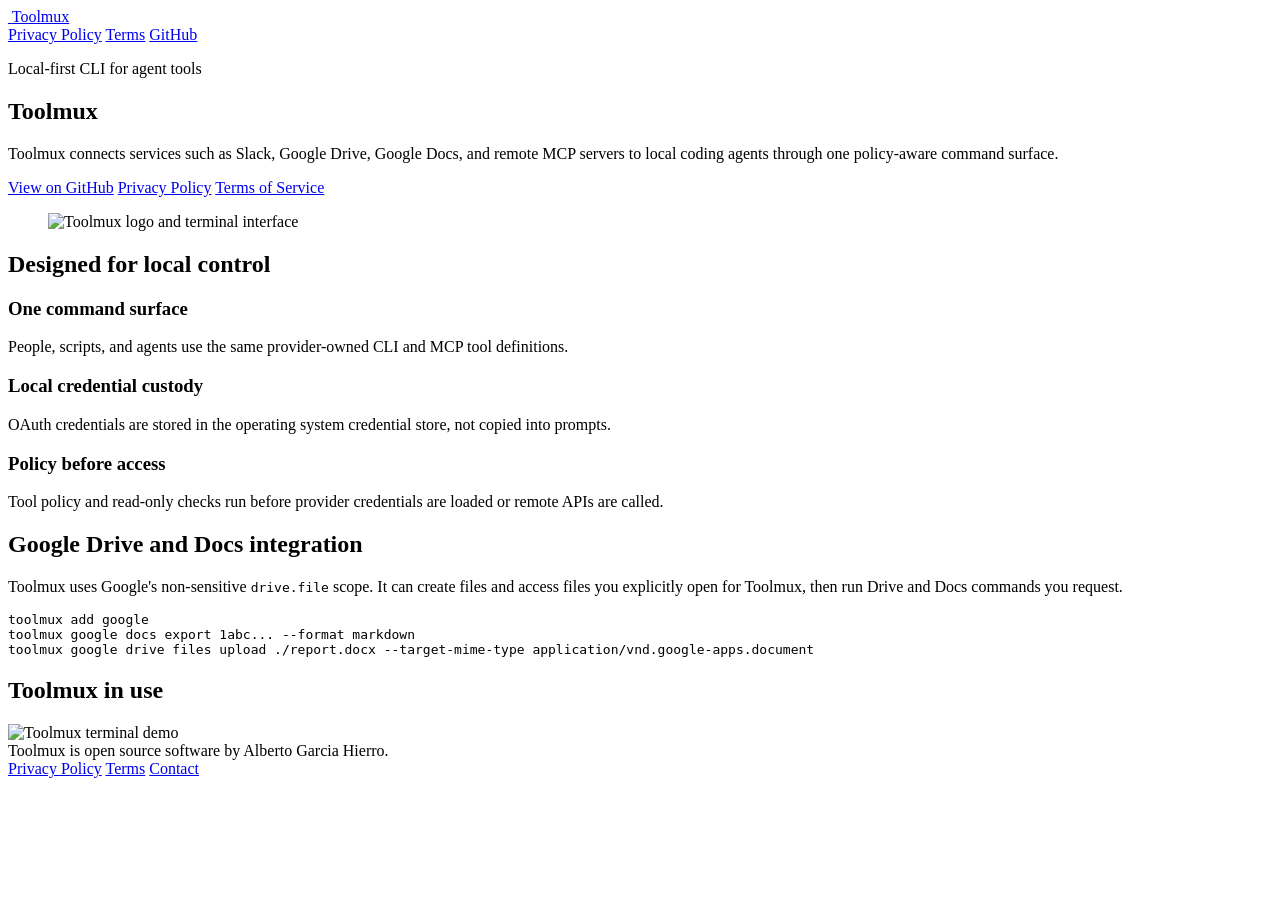
==== docs/index.html @ a3b4e13e "docs: add GitHub Pages site" ====
<!doctype html>
<html lang="en">
  <head>
    <meta charset="utf-8">
    <meta name="viewport" content="width=device-width, initial-scale=1">
    <title>Toolmux</title>
    <meta name="description" content="Toolmux is a local-first CLI for connecting SaaS tools to coding agents without copying provider tokens into prompts.">
    <link rel="icon" href="/assets/toolmux-icon.png">
    <link rel="apple-touch-icon" href="/assets/toolmux-icon.png">
    <meta property="og:title" content="Toolmux">
    <meta property="og:description" content="Local-first tool access for coding agents.">
    <meta property="og:image" content="https://toolmux.com/assets/toolmux-header.png">
    <link rel="stylesheet" href="/styles.css">
  </head>
  <body>
    <header class="site-header">
      <div class="nav">
        <a class="brand" href="/">
          <img src="/assets/toolmux-icon.png" alt="">
          <span>Toolmux</span>
        </a>
        <nav class="nav-links" aria-label="Main navigation">
          <a href="/privacy-policy/">Privacy Policy</a>
          <a href="/tos/">Terms</a>
          <a href="https://github.com/fiam/toolmux">GitHub</a>
        </nav>
      </div>
    </header>

    <main>
      <section class="hero">
        <div>
          <p class="eyebrow">Local-first CLI for agent tools</p>
          <h1>Toolmux</h1>
          <p class="lede">
            Toolmux connects services such as Slack, Google Drive, Google Docs,
            and remote MCP servers to local coding agents through one
            policy-aware command surface.
          </p>
          <div class="actions">
            <a class="button primary" href="https://github.com/fiam/toolmux">View on GitHub</a>
            <a class="button" href="/privacy-policy/">Privacy Policy</a>
            <a class="button" href="/tos/">Terms of Service</a>
          </div>
        </div>
        <figure class="hero-art">
          <img src="/assets/toolmux-header.png" alt="Toolmux logo and terminal interface">
        </figure>
      </section>

      <section class="band">
        <div class="section">
          <h2>Designed for local control</h2>
          <div class="grid">
            <article class="card">
              <h3>One command surface</h3>
              <p>
                People, scripts, and agents use the same provider-owned CLI and
                MCP tool definitions.
              </p>
            </article>
            <article class="card">
              <h3>Local credential custody</h3>
              <p>
                OAuth credentials are stored in the operating system credential
                store, not copied into prompts.
              </p>
            </article>
            <article class="card">
              <h3>Policy before access</h3>
              <p>
                Tool policy and read-only checks run before provider credentials
                are loaded or remote APIs are called.
              </p>
            </article>
          </div>
        </div>
      </section>

      <section class="band">
        <div class="section">
          <h2>Google Drive and Docs integration</h2>
          <p class="lede">
            Toolmux uses Google's non-sensitive <code>drive.file</code> scope.
            It can create files and access files you explicitly open for
            Toolmux, then run Drive and Docs commands you request.
          </p>
          <pre class="terminal"><code>toolmux add google
toolmux google docs export 1abc... --format markdown
toolmux google drive files upload ./report.docx --target-mime-type application/vnd.google-apps.document</code></pre>
        </div>
      </section>

      <section class="band">
        <div class="section">
          <h2>Toolmux in use</h2>
          <img class="demo" src="/assets/toolmux-demo.gif" alt="Toolmux terminal demo">
        </div>
      </section>
    </main>

    <footer class="site-footer">
      <div class="footer-inner">
        <span>Toolmux is open source software by Alberto Garcia Hierro.</span>
        <nav aria-label="Footer navigation">
          <a href="/privacy-policy/">Privacy Policy</a>
          <a href="/tos/">Terms</a>
          <a href="mailto:alberto@garciahierro.com">Contact</a>
        </nav>
      </div>
    </footer>
  </body>
</html>
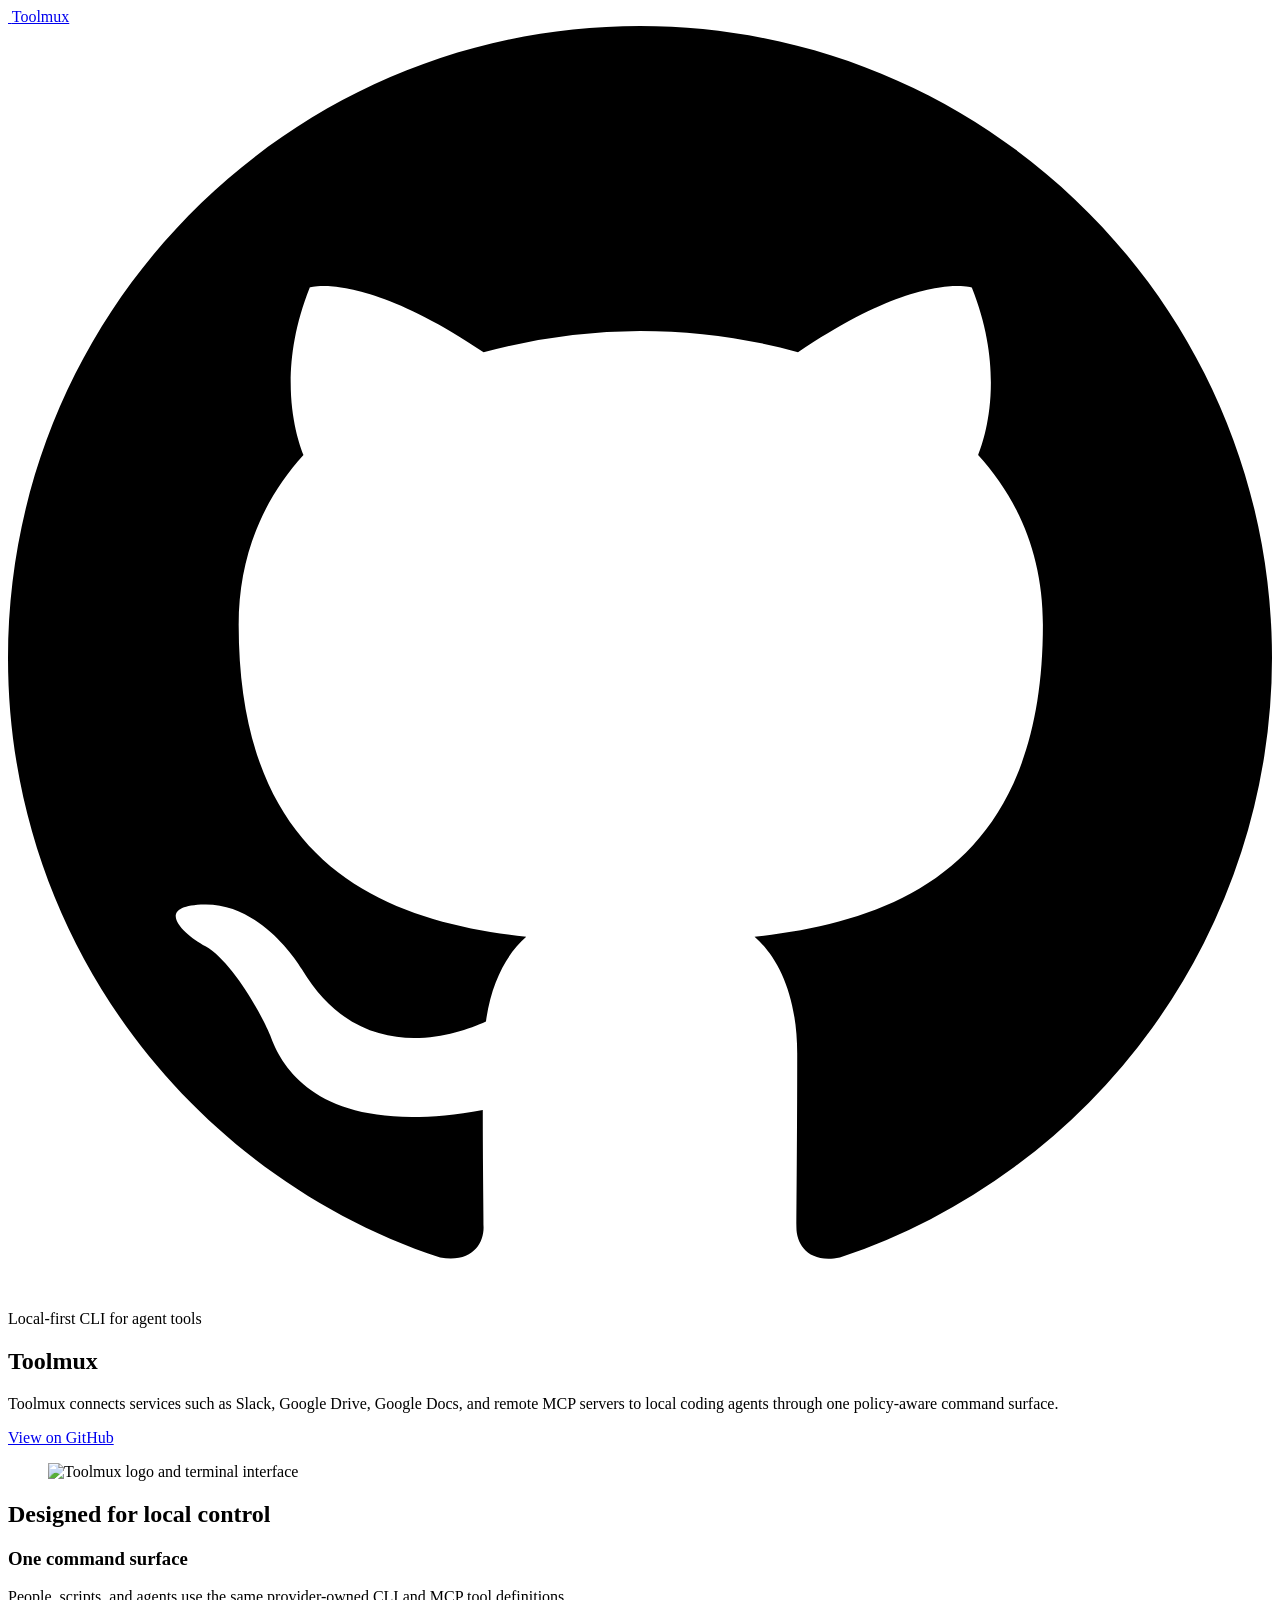
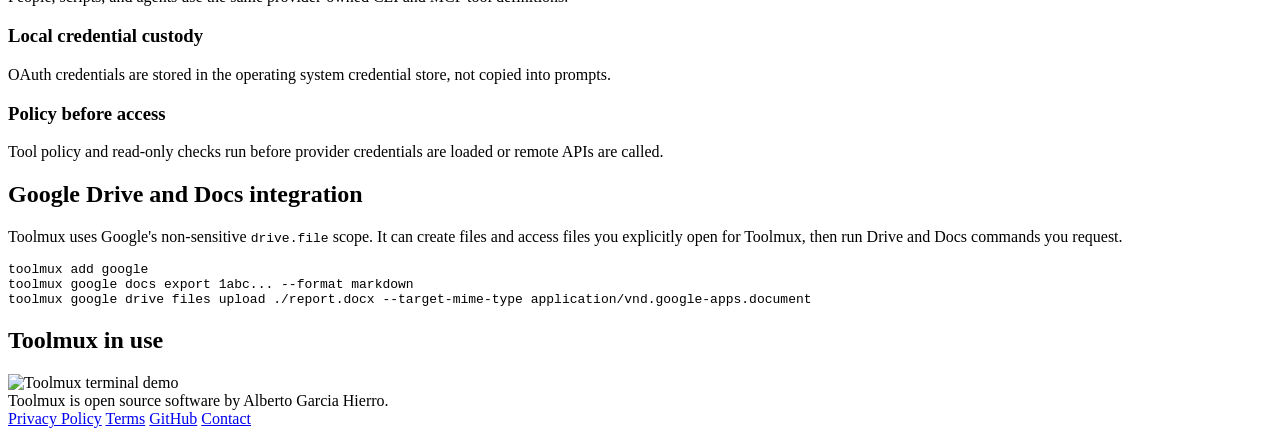
==== commit 417ffa3f: "docs: simplify website navigation" ====
--- a/docs/index.html
+++ b/docs/index.html
@@ -20,9 +20,11 @@
           <span>Toolmux</span>
         </a>
         <nav class="nav-links" aria-label="Main navigation">
-          <a href="/privacy-policy/">Privacy Policy</a>
-          <a href="/tos/">Terms</a>
-          <a href="https://github.com/fiam/toolmux">GitHub</a>
+          <a class="github-link" href="https://github.com/fiam/toolmux" aria-label="Toolmux on GitHub" title="Toolmux on GitHub">
+            <svg viewBox="0 0 16 16" aria-hidden="true">
+              <path d="M8 0C3.58 0 0 3.58 0 8c0 3.54 2.29 6.53 5.47 7.59.4.07.55-.17.55-.38 0-.19-.01-.82-.01-1.49-2.01.37-2.53-.49-2.69-.94-.09-.23-.48-.94-.82-1.13-.28-.15-.68-.52-.01-.53.63-.01 1.08.58 1.23.82.72 1.21 1.87.87 2.33.66.07-.52.28-.87.51-1.07-1.78-.2-3.64-.89-3.64-3.95 0-.87.31-1.59.82-2.15-.08-.2-.36-1.02.08-2.12 0 0 .67-.21 2.2.82A7.64 7.64 0 0 1 8 3.86c.68 0 1.36.09 2 .27 1.53-1.04 2.2-.82 2.2-.82.44 1.1.16 1.92.08 2.12.51.56.82 1.27.82 2.15 0 3.07-1.87 3.75-3.65 3.95.29.25.54.73.54 1.48 0 1.07-.01 1.93-.01 2.2 0 .21.15.46.55.38A8.01 8.01 0 0 0 16 8c0-4.42-3.58-8-8-8Z"/>
+            </svg>
+          </a>
         </nav>
       </div>
     </header>
@@ -39,8 +41,6 @@
           </p>
           <div class="actions">
             <a class="button primary" href="https://github.com/fiam/toolmux">View on GitHub</a>
-            <a class="button" href="/privacy-policy/">Privacy Policy</a>
-            <a class="button" href="/tos/">Terms of Service</a>
           </div>
         </div>
         <figure class="hero-art">
@@ -105,6 +105,7 @@
         <nav aria-label="Footer navigation">
           <a href="/privacy-policy/">Privacy Policy</a>
           <a href="/tos/">Terms</a>
+          <a href="https://github.com/fiam/toolmux">GitHub</a>
           <a href="mailto:alberto@garciahierro.com">Contact</a>
         </nav>
       </div>
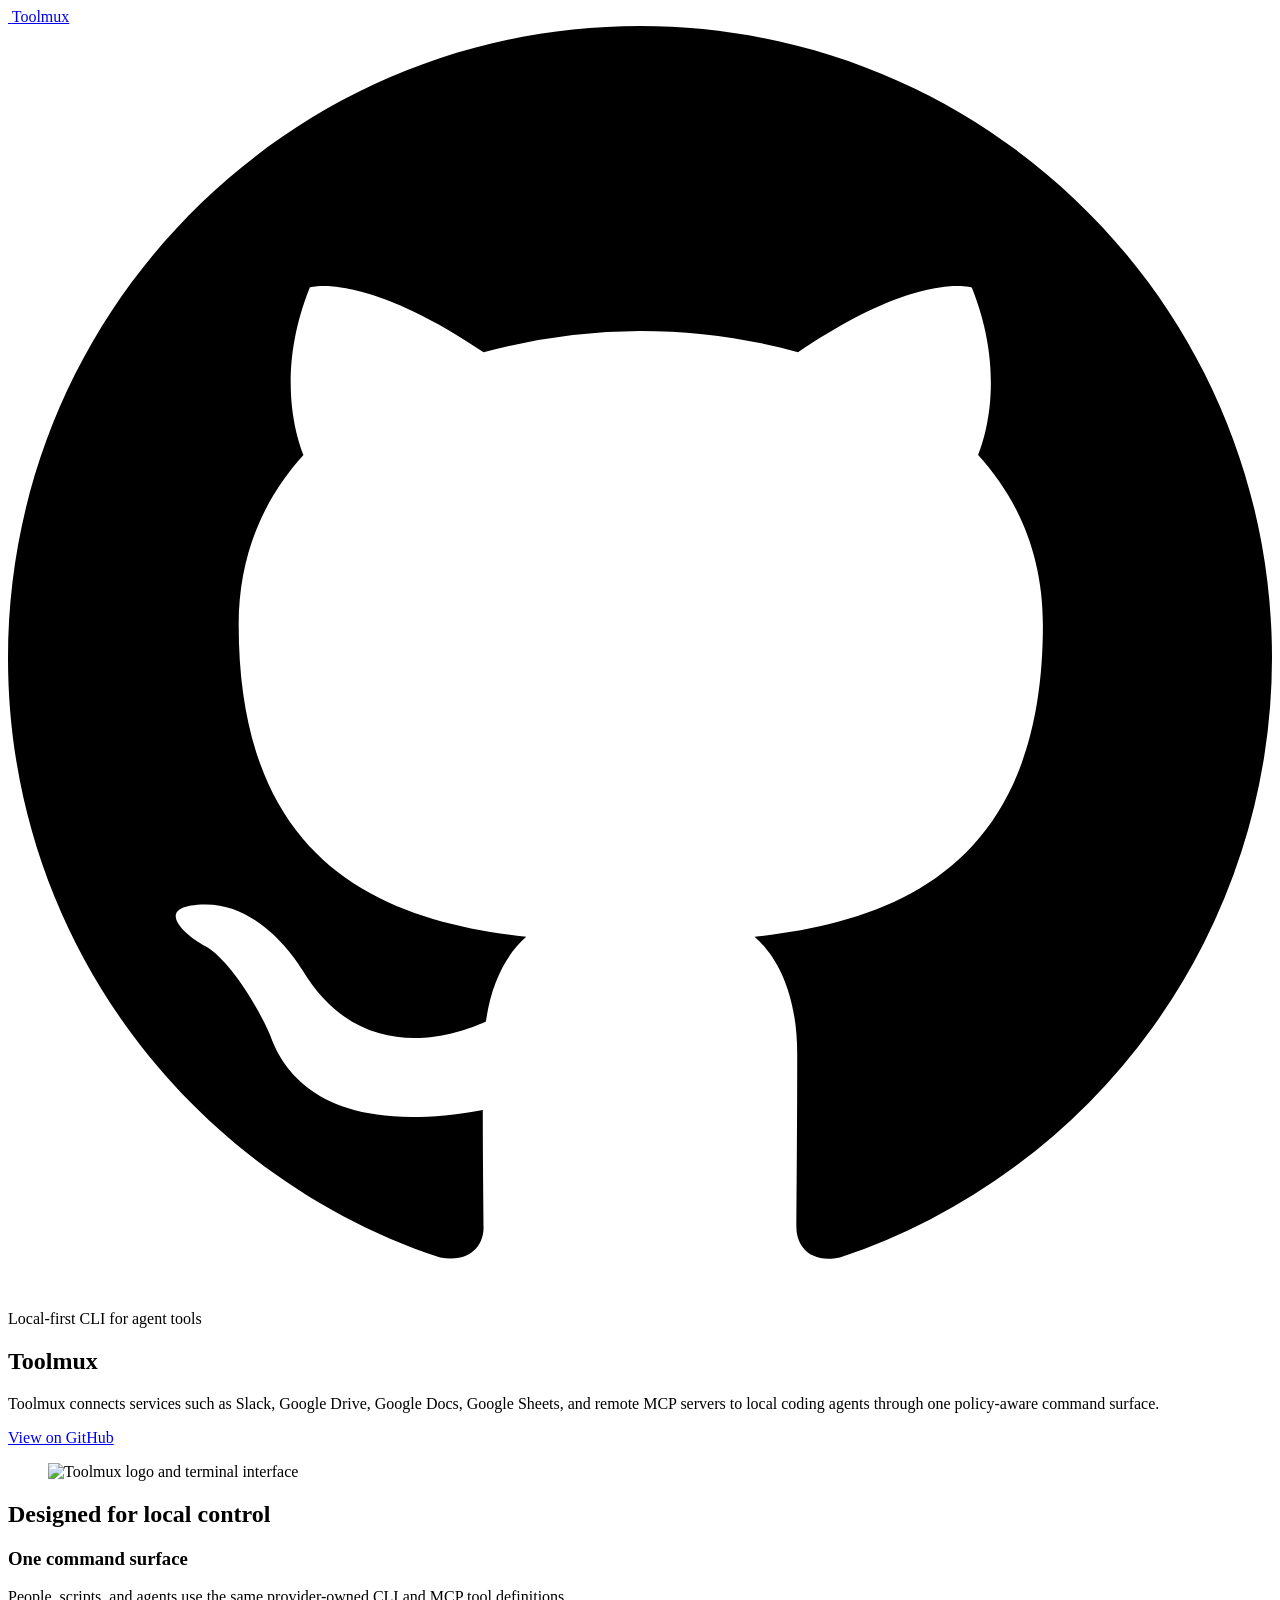
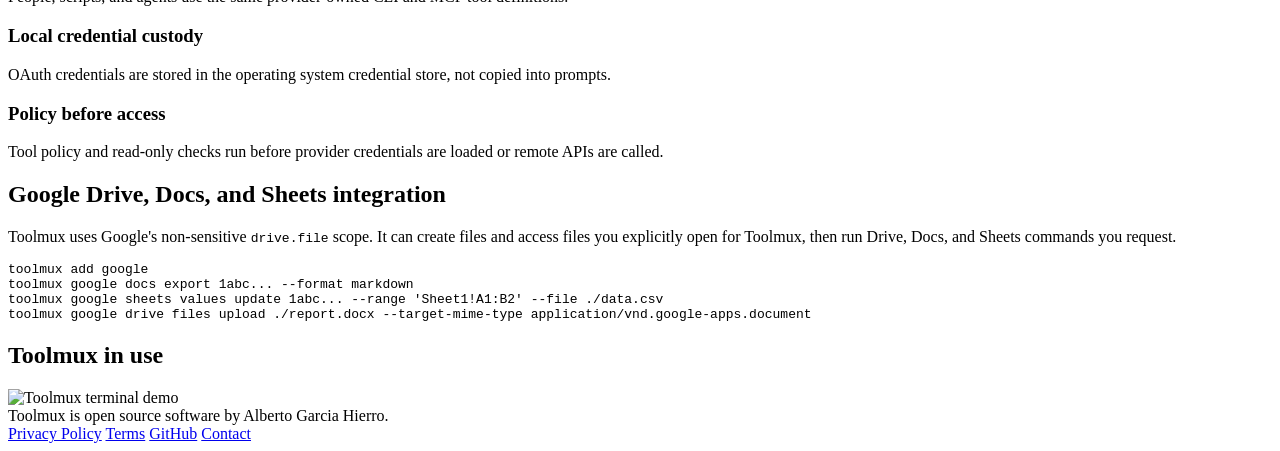
==== commit 31136a4c: "feat(google): add Sheets editing support" ====
--- a/docs/index.html
+++ b/docs/index.html
@@ -36,7 +36,7 @@
           <h1>Toolmux</h1>
           <p class="lede">
             Toolmux connects services such as Slack, Google Drive, Google Docs,
-            and remote MCP servers to local coding agents through one
+            Google Sheets, and remote MCP servers to local coding agents through one
             policy-aware command surface.
           </p>
           <div class="actions">
@@ -79,14 +79,15 @@
 
       <section class="band">
         <div class="section">
-          <h2>Google Drive and Docs integration</h2>
+          <h2>Google Drive, Docs, and Sheets integration</h2>
           <p class="lede">
             Toolmux uses Google's non-sensitive <code>drive.file</code> scope.
             It can create files and access files you explicitly open for
-            Toolmux, then run Drive and Docs commands you request.
+            Toolmux, then run Drive, Docs, and Sheets commands you request.
           </p>
           <pre class="terminal"><code>toolmux add google
 toolmux google docs export 1abc... --format markdown
+toolmux google sheets values update 1abc... --range 'Sheet1!A1:B2' --file ./data.csv
 toolmux google drive files upload ./report.docx --target-mime-type application/vnd.google-apps.document</code></pre>
         </div>
       </section>
